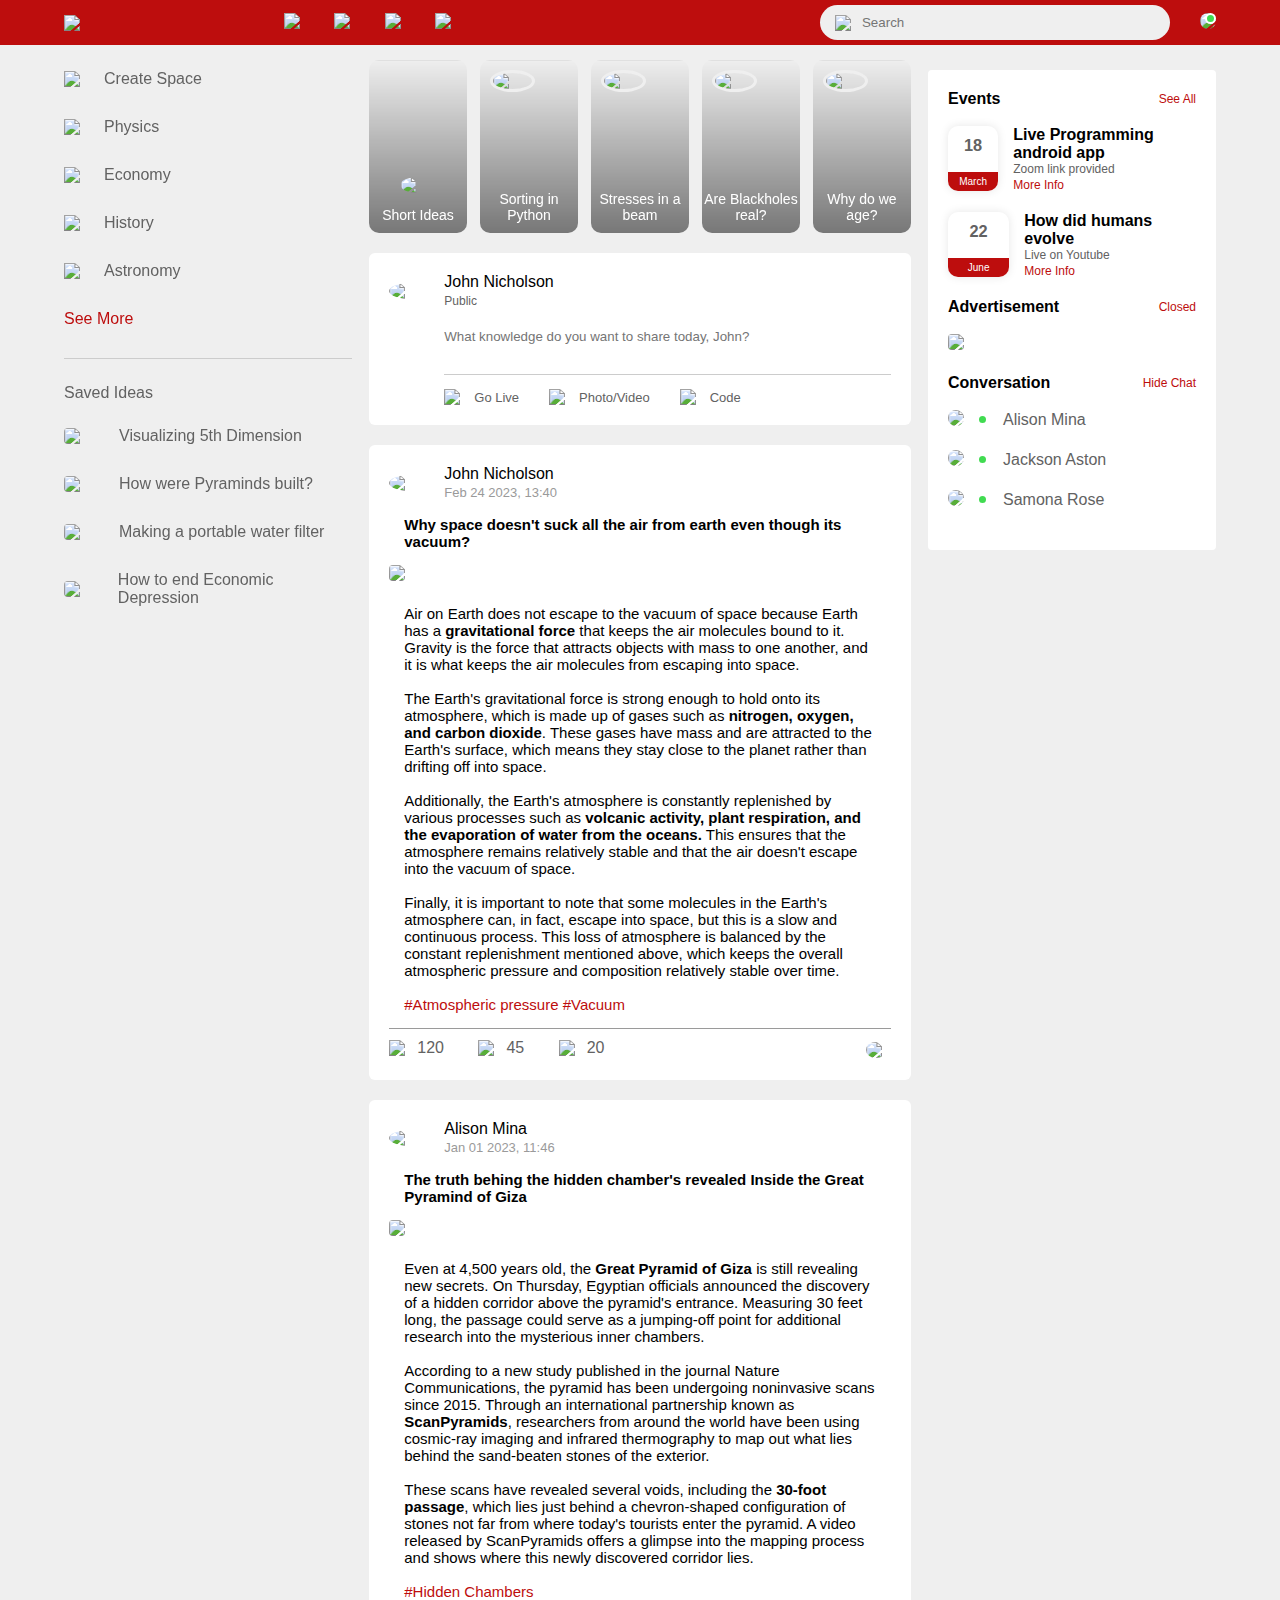
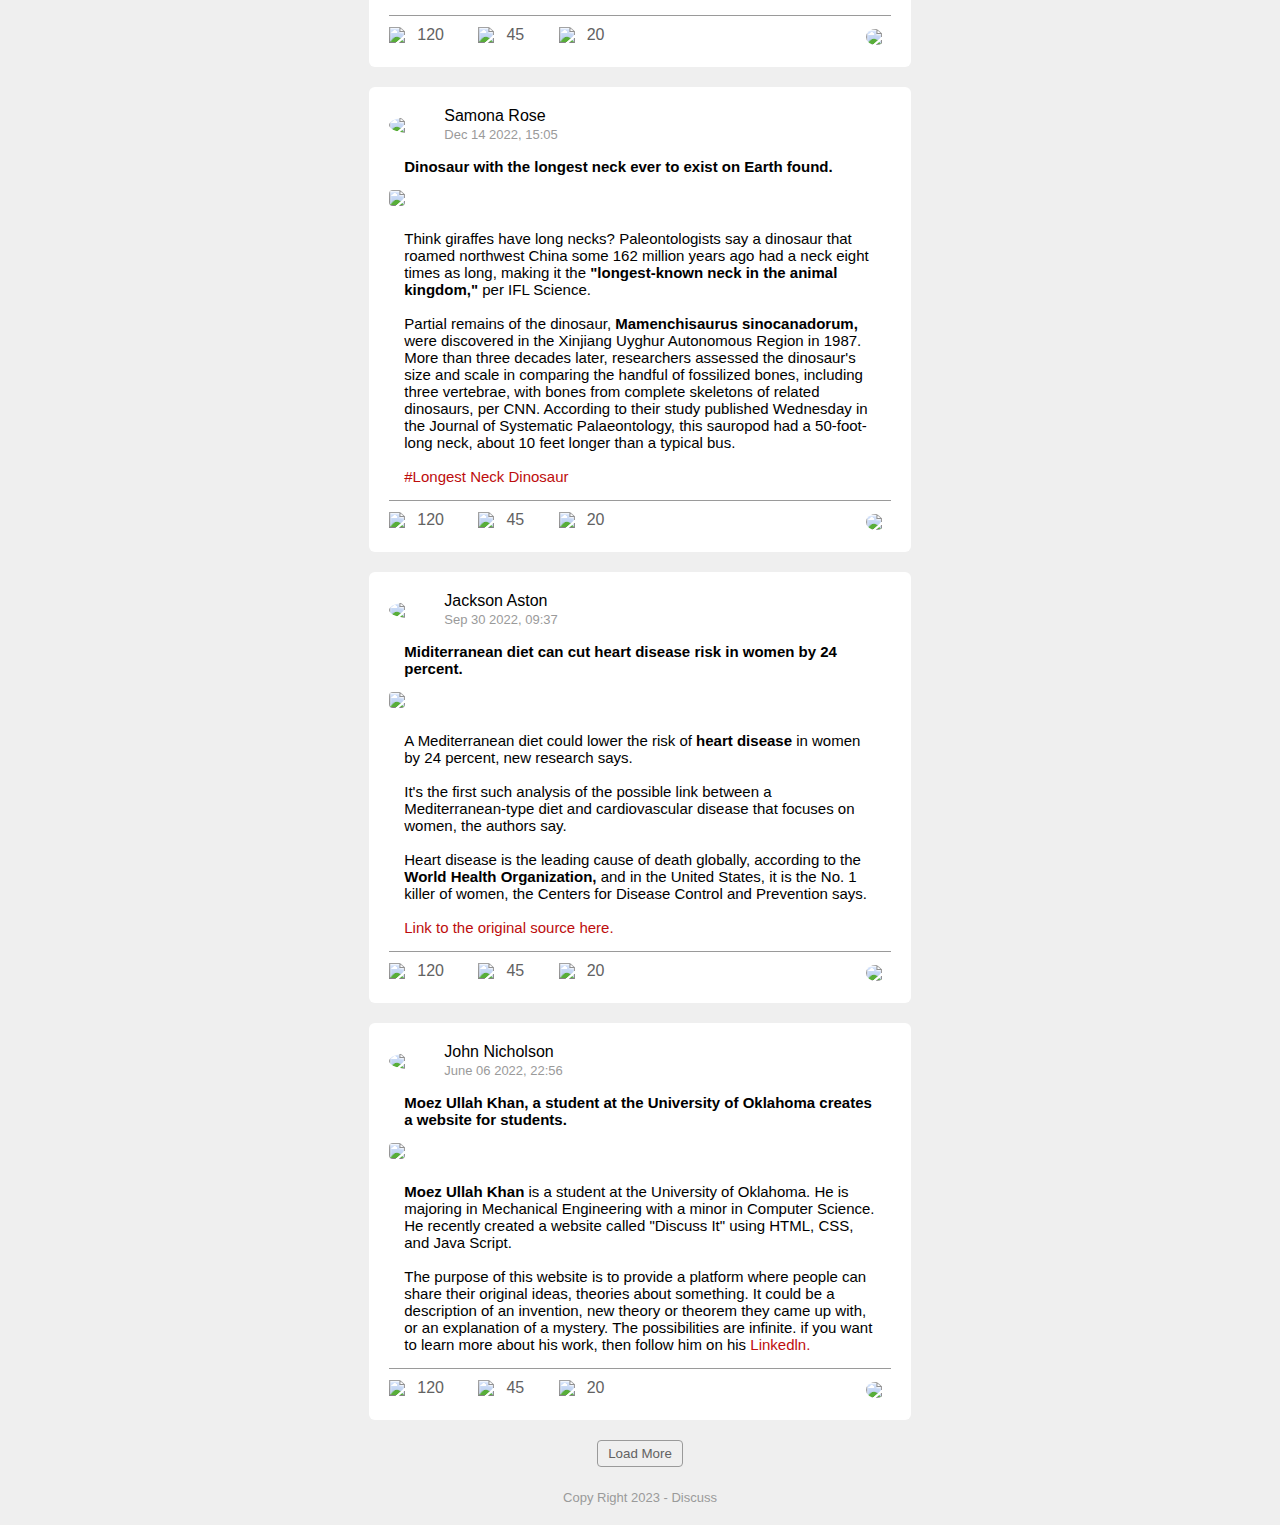
==== index.html @ 109bdf3d "Add files via upload" ====
<!DOCTYPE html>
<html lang="en">
<head>
    <meta charset="UTF-8">
    <meta http-equiv="X-UA-Compatible" content="IE=edge">
    <meta name="viewport" content="width=device-width, initial-scale=1.0">
    <title>Discuss - Home Page</title>
    <link rel="stylesheet" href="style.css">
    <script src="https://kit.fontawesome.com/cd8e8264f0.js" crossorigin="anonymous"></script>
</head>
<body>
    
    <nav>
        <div class="nav-left">
            <img src="images/logo.png" class="logo">
            <ul>
                <li><img src="images/list.png"></li>
                <li><img src="images/edit.png"></li>
                <li><a href="https://outlook.office.com/mail/"><img src="images/inbox.png"></a></li>
                <li><a href="https://www.youtube.com/"><img src="images/video.png"></a></li>
            </ul>
        </div>
        <div class="nav-right">

            <div class="search-box">
                <img src="images/search.png">
                <input type="text" placeholder="Search">
            </div>
            <div class="nav-user-icon online" onclick="settingsMenuToggle()">
                <img src="images/profile-pic.png" >

            </div>

        </div>

        <!--Settings Menu-----------------------   -->
        <div class="settings-menu">

            <div id="dark-btn">
                <span></span>
            </div>

            <div class="settings-menu-inner">

                <div class="user-profile">
                    <a href="profile.html"><img src="images/profile-pic.png"></a>
                    <div>
                        <p class="settings-name">John Nicholson</p>
                        <a href="#">See your profile</a>
                    </div>
                </div>
                <hr>
                <div class="user-profile">
                    <img src="images/feedback.png">
                    <div>
                        <h3>Give Feedback</h3>
                        <a href="#">Help us to improve the new design</a>
                    </div>
                </div>
                <hr>

                <div class="settings-links">
                    <img src="images/setting.png" class="settings-icon">
                    <a href="#">Settings & Privacy<img src="images/arrow.png" width="10px"></a>
                </div>
                <div class="settings-links">
                    <img src="images/help.png" class="settings-icon">
                    <a href="#">Help & Support<img src="images/arrow.png" width="10px"></a>
                </div>
                <div class="settings-links">
                    <img src="images/display.png" class="settings-icon">
                    <a href="#">Display & Accessibility<img src="images/arrow.png" width="10px"></a>
                </div>
                <div class="settings-links">
                    <img src="images/logout.png" class="settings-icon">
                    <a href="#">Logout<img src="images/arrow.png" width="10px"></a>
                </div>



            </div>

        </div>


    </nav>


    <div class="container">
        
        <!--left-sidebar-----------------------   -->
        <div class="left-sidebar">

            <div class="imp-links">
                <a href="#"><img src="images/create.png">Create Space</a>
                <a href="#"><img src="images/physics.jpg"> Physics</a>
                <a href="#"><img src="images/economics.jpg">Economy</a>
                <a href="#"><img src="images/history.jpg">History</a>
                <a href="#"><img src="images/astronomy.jpg">Astronomy</a>
                <a href="#">See More</a>
            </div>

            <div class="shortcut-links">
                <p>Saved Ideas</p>
                <a href="#"><img src="images/dimension.webp">Visualizing 5th Dimension</a>
                <a href="#"><img src="images/pyramids.jpg">How were Pyraminds built?</a>
                <a href="#"><img src="images/filter.png">Making a portable water filter</a>
                <a href="#"><img src="images/depression.jpg">How to end Economic Depression</a>
            </div>

        </div>


         <!--main-content-----------------------   -->
        <div class="main-content">

            <div class="story-gallery">
                <div class="story story1">
                    <img src="images/upload.png">
                    <p>Short Ideas</p>
                </div>
                <div class="story story2">
                    <img src="images/member-1.png">
                    <p>Sorting in Python</p>
                </div>
                <div class="story story3">
                    <img src="images/member-2.png">
                    <p>Stresses in a beam</p>
                </div>
                <div class="story story4">
                    <img src="images/member-3.png">
                    <p>Are Blackholes real?</p>
                </div>
                <div class="story story5">
                    <img src="images/member-4.png">
                    <p>Why do we age?</p>
                </div>
            </div>

            <div class="write-post-container">
                <div class="user-profile">
                    <img src="images/profile-pic.png">
                    <div>
                        <p>John Nicholson</p>
                        <small>Public <i class="fas fa-caret-down"></i></small>
                    </div>
                </div>

                <div class="post-input-container">
                    <textarea rows="3" placeholder="What knowledge do you want to share today, John?"></textarea>
                    <div class="add-post-links">
                        <a href="#"><img src="images/live-video.png"> Go Live</a>
                        <a href="#"><img src="images/photo.png"> Photo/Video</a>
                        <a href="#"><img src="images/code.png"> Code</a>
                    </div>

                </div>
            </div>

            <div class="post-container">
                <div class="post-row">
                    <div class="user-profile">
                        <img src="images/profile-pic.png">
                        <div>
                            <p>John Nicholson</p>
                            <span>Feb 24 2023, 13:40</span>
                        </div>
                    </div>
                    <a href="#"><i class="fas fa-ellipsis-v"></i></a>
                </div>
                
                <p class="post-text">
                <span>
                    Why space doesn't suck all the air from earth even though its vacuum?
                </span>
                </p>

                 <img src="images/feed1.png" class="post-img">
                 <p class="post-text"> Air on Earth does not escape to the vacuum of space because
                     Earth has a <span>gravitational force</span> that keeps the air molecules bound to it. 
                     Gravity is the force that attracts objects with mass to one another, and
                      it is what keeps the air molecules from escaping into space.
                      <br><br>

                    The Earth's gravitational force is strong enough to hold onto
                     its atmosphere, which is made up of gases such as <span>nitrogen, 
                     oxygen, and carbon dioxide</span>. These gases have mass and are 
                     attracted to the Earth's surface, which means they stay close
                      to the planet rather than drifting off into space.
                      <br><br>
                    
                    Additionally, the Earth's atmosphere is constantly replenished
                     by various processes such as <span>volcanic activity, plant respiration,
                      and the evaporation of water from the oceans.</span> This ensures that 
                      the atmosphere remains relatively stable and that the air doesn't
                       escape into the vacuum of space.
                       <br><br>
                    
                    Finally, it is important to note that some molecules in the Earth's
                     atmosphere can, in fact, escape into space, but this is a slow and
                      continuous process. This loss of atmosphere is balanced by the 
                      constant replenishment mentioned above, which keeps the overall
                       atmospheric pressure and composition relatively stable over time.
                       <br><br>
                    
                    <a href="https://www.spacecentre.nz/resources/faq/solar-system/earth/atmosphere-escape.html">#Atmospheric pressure</a>
                     <a href="https://www.spacecentre.nz/resources/faq/solar-system/earth/atmosphere-escape.html"> #Vacuum</a>  </p>
                 <hr>

                 <div class="post-row">
                    <div class="activity-icons">
                        <div><img src="images/like-red.png"> 120</div>
                        <div><img src="images/comments.png"> 45</div>
                        <div><img src="images/share.png"> 20</div>
                    </div>
                    <div class="post-profile-icon">
                        <img src="images/profile-pic.png"><i class="fas fa-caret-down"></i>
                    </div>

                 </div>
            </div>


            <div class="post-container">
                <div class="post-row">
                    <div class="user-profile">
                        <img src="images/member-1.png">
                        <div>
                            <p>Alison Mina</p>
                            <span>Jan 01 2023, 11:46</span>
                        </div>
                    </div>
                    <a href="#"><i class="fas fa-ellipsis-v"></i></a>
                </div>
                
                <p class="post-text"><span>The truth behing the hidden chamber's revealed Inside the Great Pyramind of Giza</span></p>
                 <img src="images/feed2.jpg" class="post-img">
                <p class="post-text">
                    Even at 4,500 years old, the <span>Great Pyramid of Giza</span> is still revealing new secrets.
                    On Thursday, Egyptian officials announced the discovery of a hidden corridor above
                     the pyramid's entrance. Measuring 30 feet long, the passage could serve as a 
                     jumping-off point for additional research into the mysterious inner chambers.
                     <br><br>
                    
                    According to a new study published in the journal Nature Communications, the pyramid
                     has been undergoing noninvasive scans since 2015. Through an international partnership
                      known as <span>ScanPyramids</span>, researchers from around the world have been using cosmic-ray 
                      imaging and infrared thermography to map out what lies behind the sand-beaten stones
                       of the exterior.
                       <br><br>
                    
                    These scans have revealed several voids, including the <span>30-foot passage</span>, which lies just 
                    behind a chevron-shaped configuration of stones not far from where today's tourists enter
                     the pyramid. A video released by ScanPyramids offers a glimpse into the mapping process 
                     and shows where this newly discovered corridor lies.
                     <br><br>
                     <a href="https://www.smithsonianmag.com/smart-news/hidden-chamber-pyramid-giza-180981745/">#Hidden Chambers</a>
                </p>
                    <hr>
                 <div class="post-row">
                    <div class="activity-icons">
                        <div><img src="images/like.png"> 120</div>
                        <div><img src="images/comments.png"> 45</div>
                        <div><img src="images/share.png"> 20</div>
                    </div>
                    <div class="post-profile-icon">
                        <img src="images/profile-pic.png"><i class="fas fa-caret-down"></i>
                    </div>

                 </div>
            </div>


            <div class="post-container">
                <div class="post-row">
                    <div class="user-profile">
                        <img src="images/member-3.png">
                        <div>
                            <p>Samona Rose</p>
                            <span>Dec 14 2022, 15:05</span>
                        </div>
                    </div>
                    <a href="#"><i class="fas fa-ellipsis-v"></i></a>
                </div>
                
                <p class="post-text"> <span>Dinosaur with the longest neck ever to exist on Earth found.</span></p>
                 <img src="images/feed3.png" class="post-img">
                 <p class="post-text">
                    Think giraffes have long necks? Paleontologists say a dinosaur that
                     roamed northwest China some 162 million years ago had a neck eight
                      times as long, making it the <span>"longest-known neck in the animal
                       kingdom,"</span> per IFL Science. 
                       <br><br>
                       Partial remains of the dinosaur,
                       <span>Mamenchisaurus sinocanadorum,</span> were discovered in the Xinjiang
                         Uyghur Autonomous Region in 1987. More than three decades 
                         later, researchers assessed the dinosaur's size and scale 
                         in comparing the handful of fossilized bones, including 
                         three vertebrae, with bones from complete skeletons of 
                         related dinosaurs, per CNN. According to their study published
                          Wednesday in the Journal of Systematic Palaeontology, this 
                          sauropod had a 50-foot-long neck, about 10 feet longer than 
                          a typical bus.
                          <br><br>
                          <a href="https://www.newser.com/story/332791/dino-claims-longest-neck-known-to-man.html">#Longest Neck Dinosaur</a>
                 </p>
                    <hr>
                 <div class="post-row">
                    <div class="activity-icons">
                        <div><img src="images/like.png"> 120</div>
                        <div><img src="images/comments.png"> 45</div>
                        <div><img src="images/share.png"> 20</div>
                    </div>
                    <div class="post-profile-icon">
                        <img src="images/profile-pic.png"><i class="fas fa-caret-down"></i>
                    </div>

                 </div>
            </div>

            <div class="post-container">
                <div class="post-row">
                    <div class="user-profile">
                        <img src="images/member-2.png">
                        <div>
                            <p>Jackson Aston</p>
                            <span>Sep 30 2022, 09:37</span>
                        </div>
                    </div>
                    <a href="#"><i class="fas fa-ellipsis-v"></i></a>
                </div>
                
                <p class="post-text"><span>Miditerranean diet can cut heart disease risk in women
                    by 24 percent.</span></p>
                 <img src="images/feed4.png" class="post-img">
                 <p class="post-text">
                    A Mediterranean diet could lower the risk of <span>heart disease</span> in women
                     by 24 percent, new research says.
                     <br><br>
                     
                     It's the first such analysis of the possible link between a 
                     Mediterranean-type diet and cardiovascular disease that focuses
                      on women, the authors say.
                      <br><br>
                      
                      Heart disease is the leading cause of death globally, according 
                      to the <span>World Health Organization,</span> and in the United States, it 
                      is the No. 1 killer of women, the Centers for Disease Control and
                       Prevention says.
                       <br><br>

                       <a href="https://www.washingtonpost.com/wellness/2023/03/15/mediterranean-diet
                       -heart-disease-women-study/">Link to the original source here.</a>
                 </p>
                    <hr>
                 <div class="post-row">
                    <div class="activity-icons">
                        <div><img src="images/like.png"> 120</div>
                        <div><img src="images/comments.png"> 45</div>
                        <div><img src="images/share.png"> 20</div>
                    </div>
                    <div class="post-profile-icon">
                        <img src="images/profile-pic.png"><i class="fas fa-caret-down"></i>
                    </div>

                 </div>
            </div>


            <div class="post-container">
                <div class="post-row">
                    <div class="user-profile">
                        <img src="images/profile-pic.png">
                        <div>
                            <p>John Nicholson</p>
                            <span>June 06 2022, 22:56</span>
                        </div>
                    </div>
                    <a href="#"><i class="fas fa-ellipsis-v"></i></a>
                </div>
                
                <p class="post-text"><span>Moez Ullah Khan, a student at the University
                    of Oklahoma creates a website for students.
                </span></p>
                 <img src="images/feed5.png" class="post-img">
                 <p class="post-text">
                    <span>Moez Ullah Khan</span> is a student at the University of Oklahoma. He is majoring
                    in Mechanical Engineering with a minor in Computer Science. He recently
                    created a website called "Discuss It" using HTML, CSS, and Java Script.
                    <br><br>
                    The purpose of this website is to provide a platform where people
                    can share their original ideas, theories about something. It could be
                    a description of an invention, new theory or theorem they came up with, 
                    or an explanation of a mystery. The possibilities are infinite.

                    if you want to learn more about his work, then follow him on his <a href="https://www.linkedin.com/in/moezullahkhan/">Linkedln.</a>
                 </p>
                    <hr>
                 <div class="post-row">
                    <div class="activity-icons">
                        <div><img src="images/like.png"> 120</div>
                        <div><img src="images/comments.png"> 45</div>
                        <div><img src="images/share.png"> 20</div>
                    </div>
                    <div class="post-profile-icon">
                        <img src="images/profile-pic.png"><i class="fas fa-caret-down"></i>
                    </div>

                 </div>
            </div>

            <button type="button" class="load-more-btn">Load More</button>



        </div>


         <!--right-sidebar-----------------------   -->
        <div class="right-sidebar">

            <div class="sidebar-title">
                <h4>Events</h4>
                <a href="#">See All</a>
            </div>

            <div class="event">
                <div class="left-event">
                    <h3>18</h3>
                    <span>March</span>
                </div>
                <div class="right-event">
                    <h4>Live Programming android app</h4>
                    <p><i class="fa-solid fa-location-dot"></i> Zoom link provided</p>
                    <a href="#">More Info</a>
                </div>
            </div>

            <div class="event">
                <div class="left-event">
                    <h3>22</h3>
                    <span>June</span>
                </div>
                <div class="right-event">
                    <h4>How did humans evolve</h4>
                    <p> <i class="fa-solid fa-location-dot"></i> Live on Youtube</p>
                    <a href="#">More Info</a>
                </div>
            </div>

            <div class="sidebar-title">
                <h4>Advertisement</h4>
                <a href="#">Closed</a>
            </div>
            <img src="images/advertisement.png" class="sidebar-ads">

            <div class="sidebar-title">
                <h4>Conversation</h4>
                <a href="#">Hide Chat</a>
            </div>

            <div class="online-list">
                <div class="online">
                    <img src="images/member-1.png">
                </div>
                <p>Alison Mina</p>
            </div>
            <div class="online-list">
                <div class="online">
                    <img src="images/member-2.png">
                </div>
                <p>Jackson Aston</p>
            </div>
            <div class="online-list">
                <div class="online">
                    <img src="images/member-3.png">
                </div>
                <p>Samona Rose
            </div>

        </div>  
    </div>

    <div class="footer">
        <p>Copy Right 2023 - Discuss </p>
    </div>

    <script src="script.js"></script>

</body>
</html>
---- style.css ----
*{
    margin: 0;
    padding: 0;
    font-family: 'poppins', sans-serif;
    box-sizing: border-box;
}

:root{
    --body-color: #efefef;
    --nav-color:#bd0d0d;
    --bg-color:#fff;
    --text-color: black;
    --event-color:white;
}
.dark-theme{
    --body-color: black;
    --nav-color:#313335;
    --bg-color:#313335;
    --text-color: white;
    --event-color:black;
}

body {
    background: var(--body-color);
    transition: background 0.3s;
}
nav{
    display: flex;
    align-items: center;
    justify-content: space-between;
    background: var(--nav-color);
    padding: 5px 5%;
    position: sticky;
    top: 0;
    z-index: 100;
    border-bottom: solid 2px var(--body-color);

}
.logo{
    width: 160px;
    margin-right: 45px;
    cursor: pointer;
}
.nav-left, .nav-right{
    display: flex;
    align-items: center;
}
.nav-left ul li{
    list-style: none;
    display: inline-block;

}
.nav-left ul li img{
    width: 28px;
    margin: 0 15px; 
}
.nav-user-icon img{
    width: 40px;
    border-radius: 50%;
}
.nav-user-icon{
    margin-left: 30px;
}
.search-box{
    background: #efefef;
    width: 350px;
    border-radius: 20px;
    display: flex;
    align-items: center;
    padding: 0 15px;
}
.search-box img{
    width: 18px;  
}
.search-box input{
    width: 100%;
    background: transparent;
    padding: 10px;
    outline: none;
    border: 0;
}
.online{
    position: relative;
    cursor: pointer;
}
.online::after{
    content: '';
    width: 7px;
    height: 7px;
    border: 2px solid #fff;
    border-radius: 50%;
    background: #41db51;
    position: absolute;
    top: 0;
    right: 0;
}
.container{
    display: flex;
    justify-content: space-between;
    padding: 13px 5%;
}
.left-sidebar{
    flex-basis: 25%;
    position: sticky;
    top: 70px;
    align-self: flex-start;
}
.right-sidebar{
    flex-basis: 25%;
    position: sticky;
    top: 70px;
    align-self: flex-start;
    background: var(--bg-color);
    padding: 20px;
    border-radius: 4px;
    color: #626262;
}
.main-content{
    flex-basis: 47%;

}
.imp-links a, .shortcut-links a{
    text-decoration: none;
    display: flex;
    align-items: center;
    margin-bottom: 30px;
    color: #626262;
    width: fit-content;
}
.imp-links a img{
    width: 25px;
    margin-right: 15px;
}
.imp-links a:last-child{
    color: #bd0d0d;
}
.imp-links{
    border-bottom:1px solid #ccc ;
}
.shortcut-links a img{
    width: 40px;
    border-radius: 4px;
    margin-right: 15px;
}
.shortcut-links p{
    margin: 25px 0;
    color: #626262;
    font-weight: 500;
}
.sidebar-title{
    display: flex;
    align-items: center;
    justify-content: space-between;
    margin-bottom: 18px;
}
.right-sidebar h4{
    font-weight: 600;
    font-size: 16px;
    color: var(--text-color);
}
.sidebar-title a{
    text-decoration: none;
    color: #bd0d0d;
    font-size: 12px;
}
.event{
    display: flex;
    font-size: 14px;
    margin-bottom: 20px;
}
.left-event{
    border-radius: 10px;
    height: 65px;
    width: 65px;
    background-color: var(--event-color);
    margin-right: 15px;
    padding-top: 10px;
    text-align: center;
    position: relative;
    overflow: hidden;
    box-shadow: 0 0  10px rgba(0, 0, 0, 0.1);
}
.event p{
    font-size: 12px;
}
.event a{
    font-size: 12px;
    text-decoration: none;
    color: #bd0d0d;
}
.left-event span{
    position: absolute;
    bottom: 0;
    left: 0;
    width: 100%;
    background: #bd0d0d;
    color: #fff;
    font-size: 10px;
    padding: 4px 0;
}
.sidebar-ads{
    width: 100%;
    margin-bottom: 20px;
    border-radius: 4px;
}
.online-list{
    display: flex;
    align-items: center;
    margin-bottom: 20px;
}
.online-list .online img{
    width: 40px;
    border-radius: 50%;
}
.online-list .online{
    width: 40px;
    border-radius: 50%;
    margin-right: 15px;  
}
.online-list .online::after{
    top: unset;
    bottom: 5px;
}

.story-gallery{
    display: flex;
    justify-content: space-between;
    margin-bottom: 20px;
}
.story{
    flex-basis: 18%;
    padding-top: 32%;
    position: relative;
    background-position: center;
    background-size: cover;
    border-radius: 10px;
}
.story img{
    position: absolute;
    width: 45px;
    border-radius: 50%;
    top: 10px;
    left: 10px;
    border: 3px solid var(--body-color);
}
.story p{
    position: absolute;
    bottom: 10px;
    width: 100%;
    text-align: center;
    color: #fff;
    font-size: 14px;
}
.story1{
    background-image: linear-gradient(transparent, rgba(0,0,0,0.5)), url(images/status-1.jpg);
}
.story2{
    background-image: linear-gradient(transparent, rgba(0,0,0,0.5)), url(images/status-2.jpg);
}
.story3{
    background-image: linear-gradient(transparent, rgba(0,0,0,0.5)), url(images/status-3.png);
}
.story4{
    background-image: linear-gradient(transparent, rgba(0,0,0,0.5)), url(images/status-4.jpg);
}
.story5{
    background-image: linear-gradient(transparent, rgba(0,0,0,0.5)), url(images/status-5.jpg);
}
.story.story1 img{
    top: unset;
    left: 50%;
    bottom: 40px;
    transform: translate(-50%);
    border: 0;
    width: 35px;
}
.write-post-container{
    width: 100%;
    background: var(--bg-color);
    border-radius: 6px;
    padding: 20px;
    color: #626262;
}
.user-profile{
    display: flex;
    align-items: center;
}
.user-profile img{
    width: 45px;
    border-radius: 50%;
    margin-right: 10px;
}
.user-profile p{
    margin-bottom: 0px;
    font-weight: 500;
    color: var(--text-color);
}
.user-profile small{
    font-size: 12px;
}
.post-input-container{
    padding-left: 55px;
    padding-top: 20px; 
}
.post-input-container textarea{
    width: 100%;
    border: 0;
    outline: 0;
    border-bottom: 1px solid #ccc;
    background: transparent;
    resize: none;
}
.add-post-links{
    display: flex;
    margin-top: 10px;
}
.add-post-links a{
    text-decoration: none;
    display: flex;
    align-items: center;
    color: #626262;
    margin-right: 30px;
    font-size: 13px;
}
.add-post-links img{
    width: 20px;
    margin-right: 10px;
}
.post-container{
    width: 100%;
    background: var(--bg-color);
    border-radius: 6px;
    padding: 20px;
    color: #626262;
    margin: 20px 0;
}
.post-container hr{
    margin-bottom: 10px;
    border: 0;
    height: 1px;
    background: #9a9a9a;
}
.user-profile span{
    font-size: 13px;
    color: #9a9a9a;
}
.post-text{
    color: var(--text-color);
    margin: 15px;
    font-size: 15px;
}
.post-text span{
    color: var(--text-color);
    font-weight: bold;
}
.post-text a{
    color: #bd0d0d;
    text-decoration: none;
}
.post-img{
    width: 100%;
    border-radius: 4px;
    margin-bottom: 5px;
}
.post-row{
    display: flex;
    align-items: center;
    justify-content: space-between;
}
.post-row p{
    color: var(--text-color);
}
.activity-icons div img{
    width: 18px;
    margin-right: 10px;
}
.activity-icons div{
    display: inline-flex;
    align-items: center;
    margin-right: 30px;
}
.post-profile-icon{
    display: flex;
    align-items: center;
}
.post-profile-icon img{
    width: 20px;
    border-radius: 50%;
    margin-right: 5px;
}
.post-row a{
    color: #9a9a9a;
}
.load-more-btn{
    display: block;
    margin: auto;
    cursor: pointer;
    padding: 5px 10px;
    border: 1px solid #9a9a9a;
    color: #626262;
    background: transparent;
    border-radius: 4px;
}
.footer{
    text-align: center;
    color: #9a9a9a;
    padding: 10px 0 20px;
    font-size: 13px;

}
.settings-menu{
    position: absolute;
    width: 90%;
    max-width: 350px;
    background: var(--bg-color);
    box-shadow: 0 0 10px rgba(0, 0, 0, 0.4);
    border-radius: 4px;
    overflow: hidden;
    top: 108%;
    right: 5%;
    max-height: 0 ;
    transition: max-height 0.3s;
}
.settings-menu-height{
    max-height: 450px ;
}
.user-profile a{
    font-size: 12px;
    color: #bd0d0d;
    text-decoration: none;
}
.user-profile img{
    cursor: pointer;
}
.settings-menu-inner{
    padding: 20px;
}
.settings-name{
    color: var(--text-color);
}
.user-profile h3{
    font-weight: 400;
    color: #626262;
}
.settings-menu hr{
    border: 0;
    height: 1px;
    background: #9a9a9a;
    margin: 15px 0;
}
.settings-links{
    display: flex;
    align-items: center;
    margin: 15px 0;
}
.settings-links .settings-icon{
    width: 38px;
    margin-right: 10px;
    border-radius: 50%;
}
.settings-links a{
    display: flex;
    flex: 1;
    align-items: center;
    justify-content: space-between;
    text-decoration: none;
    color: #626262;
}
#dark-btn{
    position: absolute;
    top: 20px;
    right: 20px;
    background: #ccc;
    width: 45px;
    border-radius: 15px;
    padding: 2px 3px;
    cursor: pointer;
    display: flex;
    transition: padding-left 0.5s, background 0.5s;
}
#dark-btn span{
    width: 18px;
    height: 18px;
    background: #fff;
    border-radius: 50%;
    display: inline-block;
}
#dark-btn.dark-btn-on{
    padding-left: 23px;
    background: #0a0a0a;

}

/* ----------profile page ------- */
.profile-container{
    padding: 20px 15%;
    color: #626262;
}
.cover-img{
    width: 100%;
    border-radius: 6px;
    margin-bottom: 14px;
}
.profile-details{
    background: var(--bg-color);
    padding: 20px;
    border-radius: 4px;
    display: flex;
    align-items: flex-start;
    justify-content: space-between;
}
.pd-row{
    display: flex;
    align-items: flex-start;
}
.pd-image{
    width: 100px;
    margin-right: 20px;
    border-radius: 6px;
}
.pd-row div h3{
    font-size: 25px;
    font-weight: 600;
    color: var(--text-color);
}
.pd-row div p{
    font-size: 13px;
}
.pd-row div img{
    width: 25px;
    border-radius: 50%;
    margin-top: 12px;
}
.pd-right button{
    background: #bd0d0d;
    border: 0;
    outline: 0;
    padding: 6px 10px;
    display: inline-flex;
    align-items: center;
    color: #fff;
    border-radius: 3px;
    margin-left: 10px;
    cursor: pointer;
}
.pd-right button img{
    height: 15px;
    margin-right: 10px;
}
.pd-right button:first-child{
    background: #e4e6eb;
    color: #000;
}
.pd-right{
    text-align: right;
}
.pd-right a{
    background: #e4e6eb;
    border-radius: 3px;
    padding: 12px;
    display: inline-flex;
    margin-top: 30px;
}
.pd-right a img{
    width: 20px;
}
.profile-info{
    display: flex;
    align-self: flex-start;
    justify-content: space-between;
    margin-top: 20px;
}
.info-col{
    flex-basis: 33%;
}
.post-col{
    flex-basis: 65%;
}
.profile-intro{
    background: var(--bg-color);
    padding: 20px;
    margin-bottom: 20px;
    border-radius: 4px;
}
.profile-intro h3{
    font-weight: 600;
    color: var(--text-color);
}
.intro-text{
    text-align: center;
    margin: 10px 0;
    font-size: 15px;
    color: var(--text-color);
}
.intro-text img{
    width: 15px;
    margin-bottom: -3px;
}
.profile-intro hr{
    border: 0;
    height: 1px;
    background: #ccc;
    margin: 24px 0;
}
.profile-intro ul li{
    list-style: none;
    font-size: 15px;
    margin: 15px 0;
    display: flex;
    align-items: center;
}
.profile-intro ul li img{
    width: 26px;
    margin-right: 10px;
}
.title-box{
    display: flex;
    align-items: center;
    justify-content: space-between;
}
.title-box a{
    text-decoration: none;
    color: #bd0d0d;
    font-size: 14px;
}
.photo-box{
    display: grid;
    grid-template-columns: repeat(3, auto);
    grid-gap: 10px;
    margin-left: 15px;
}
.photo-box div img{
    width: 100%;
    cursor: pointer;
}
.profile-intro p{
    font-size: 14px;
    padding-bottom: 4px;
}
.friends-box{
    display: grid;
    grid-template-columns: repeat(3, auto);
    grid-gap: 10px;
    margin-left: 15px;
}
.friends-box div img{
    width: 100%;
    cursor: pointer;
    padding-bottom: 20px;
}
.friends-box div{
    position: relative;
}
.friends-box p{
    position: absolute;
    bottom: 0;
    left: 0;
}
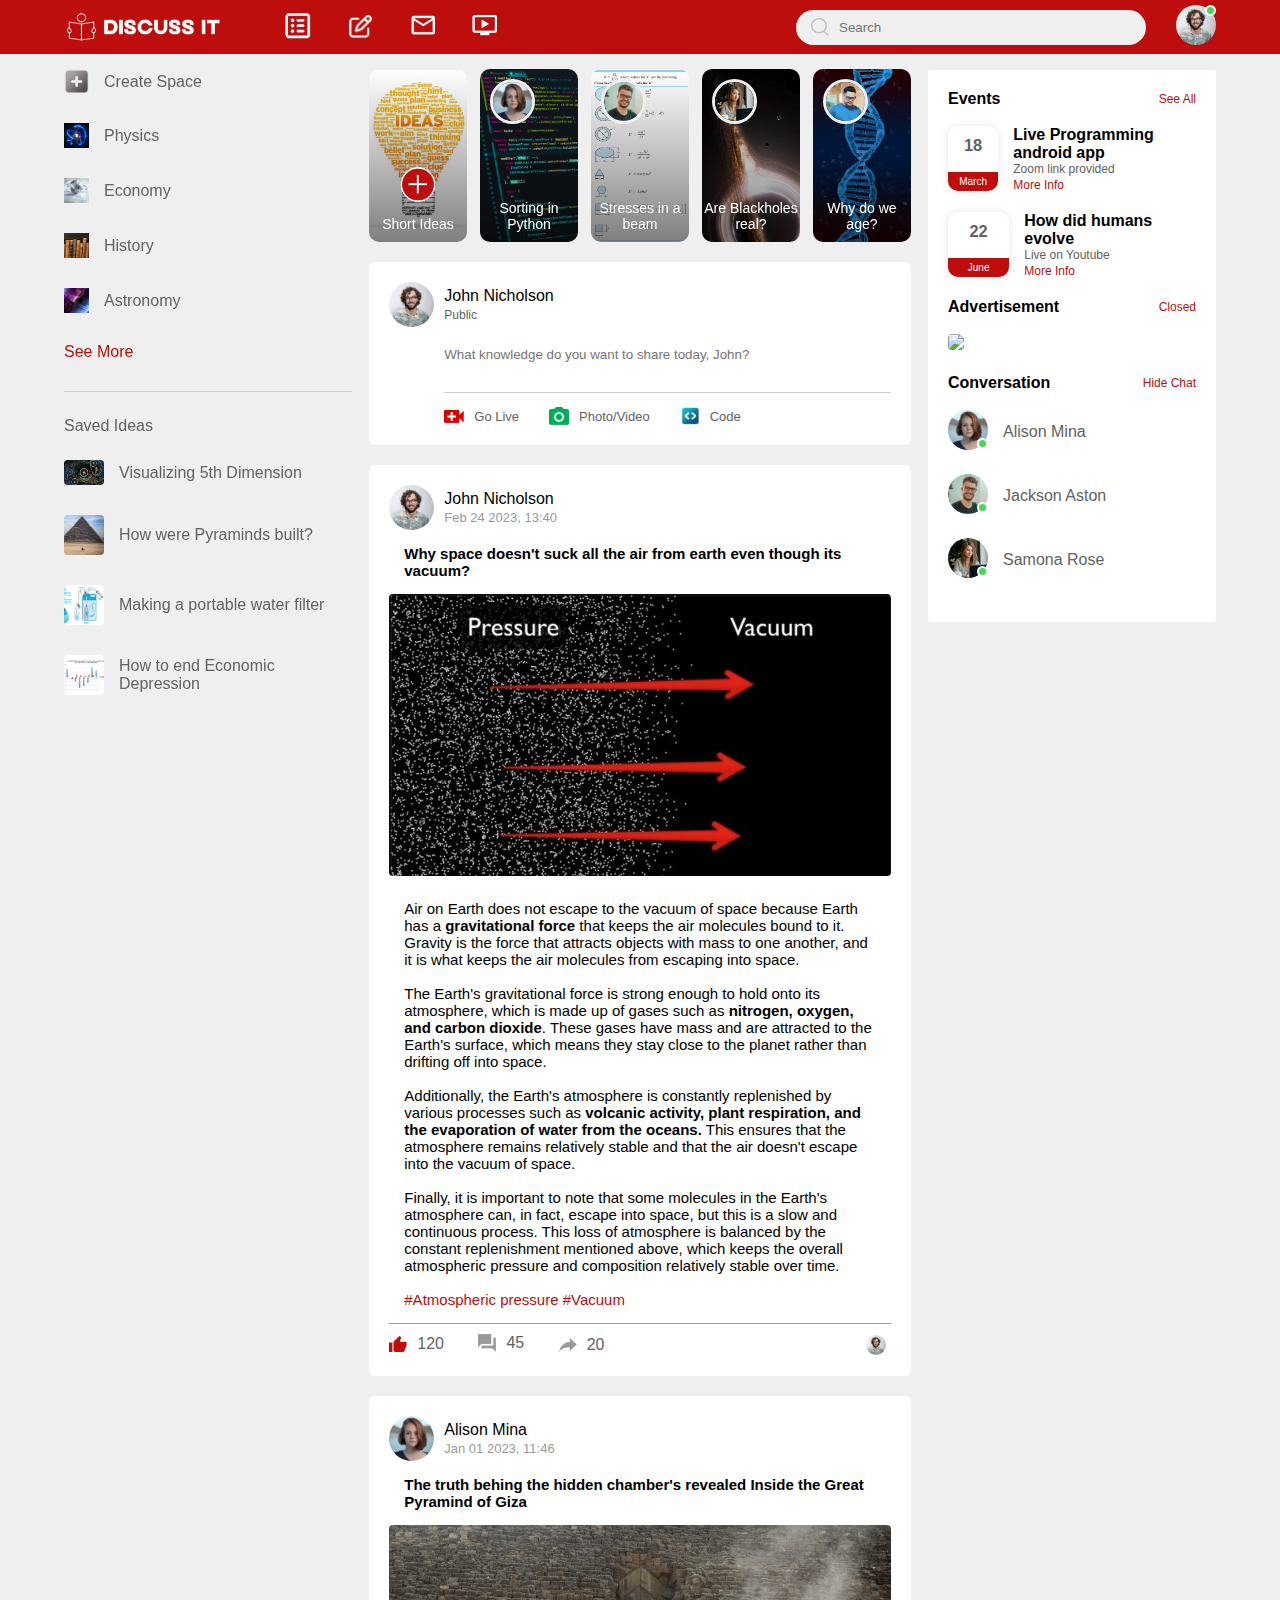
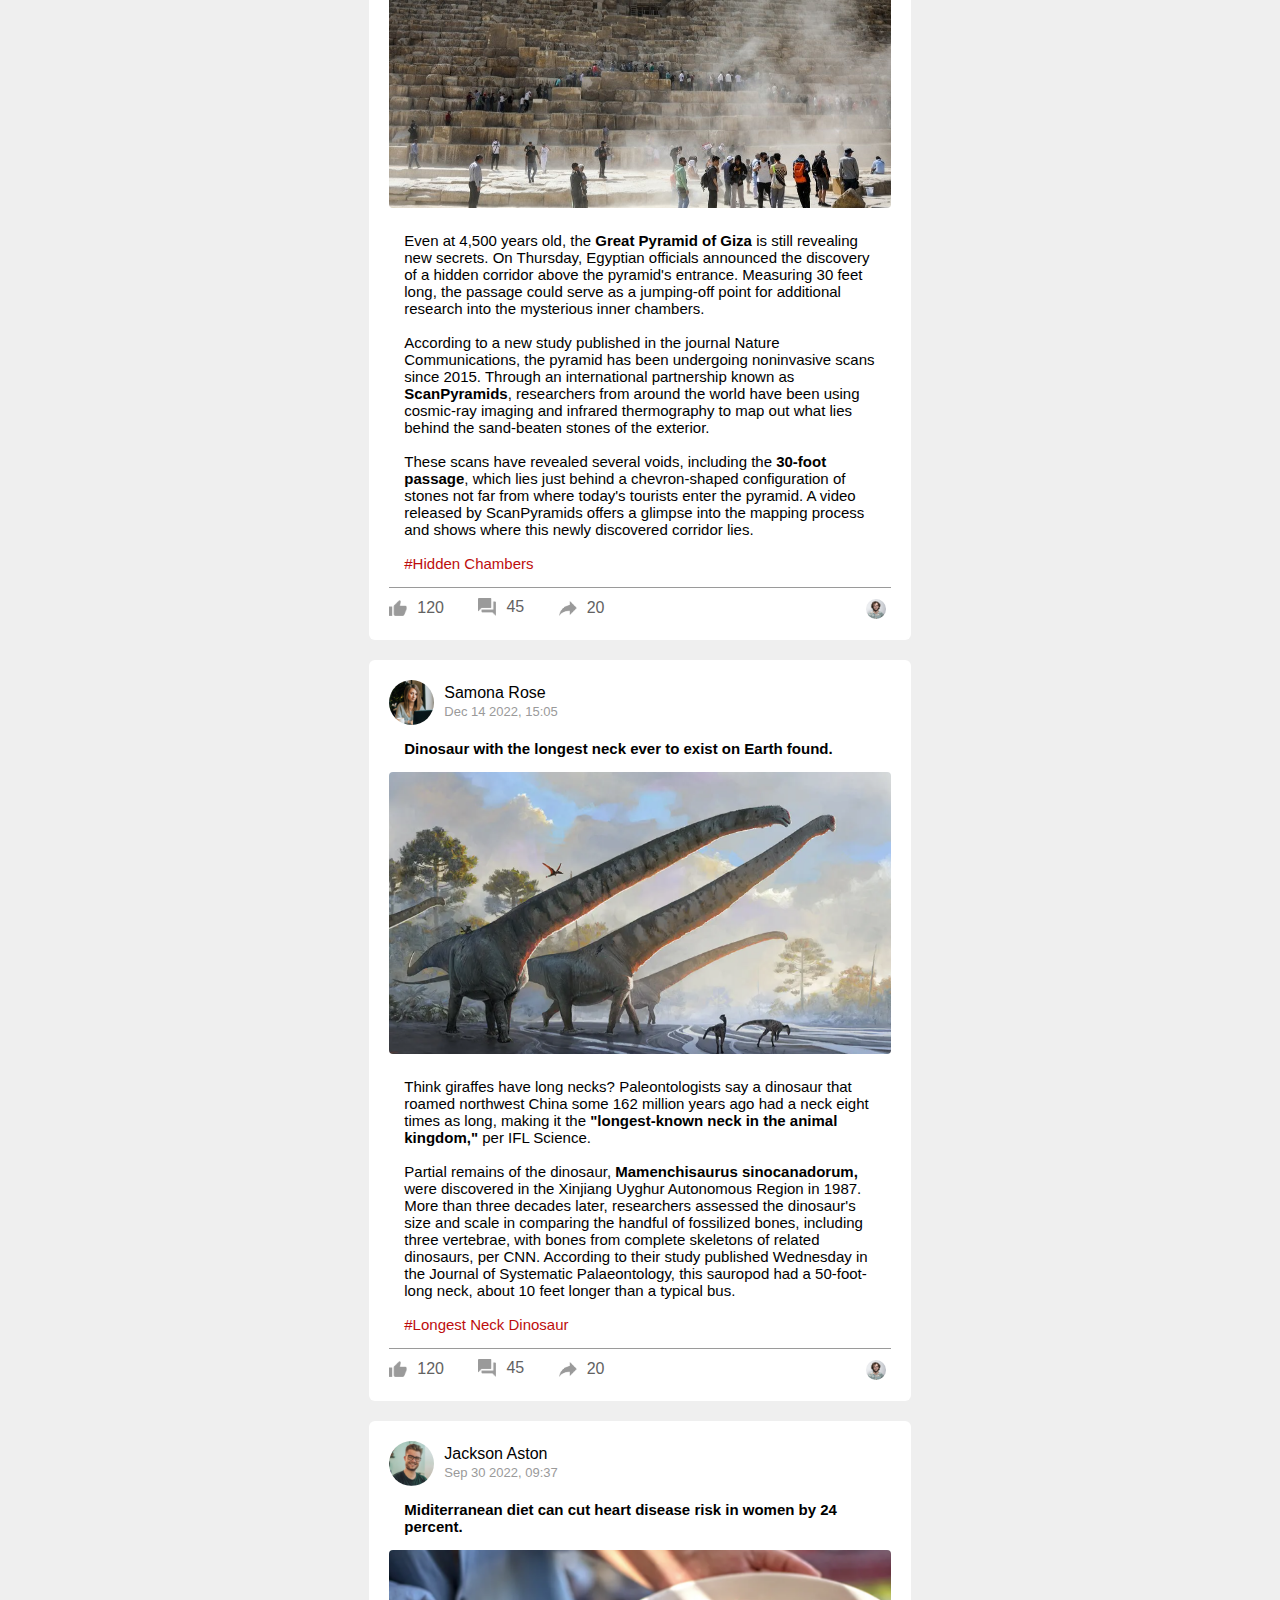
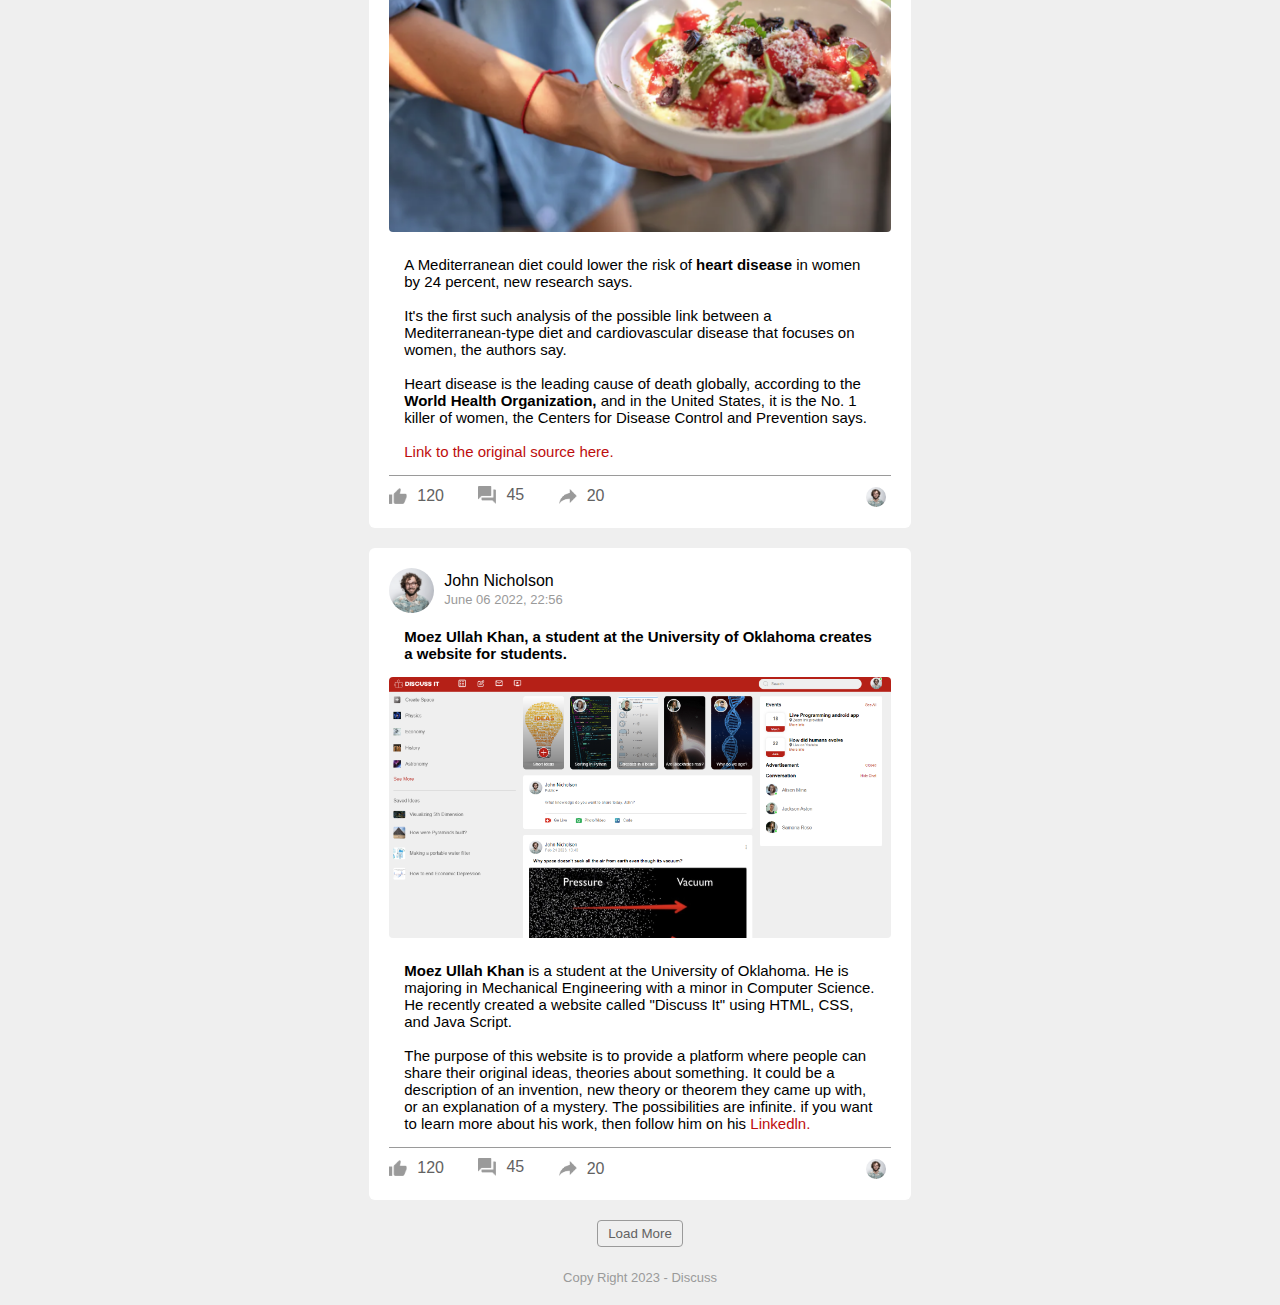
==== commit 965890cb: "Made responsive" ====
--- a/index.html
+++ b/index.html
@@ -115,23 +115,23 @@
         <div class="main-content">
 
             <div class="story-gallery">
-                <div class="story story1">
+                <div onmouseenter="scale1()" onmouseleave="shrink1()" id="storyy1" class="story story1">
                     <img src="images/upload.png">
                     <p>Short Ideas</p>
                 </div>
-                <div class="story story2">
+                <div onmouseenter="scale2()" onmouseleave="shrink2()" id="storyy2" class="story story2">
                     <img src="images/member-1.png">
                     <p>Sorting in Python</p>
                 </div>
-                <div class="story story3">
+                <div onmouseenter="scale3()" onmouseleave="shrink3()" id="storyy3" class="story story3">
                     <img src="images/member-2.png">
                     <p>Stresses in a beam</p>
                 </div>
-                <div class="story story4">
+                <div onmouseenter="scale4()" onmouseleave="shrink4()" id="storyy4" class="story story4">
                     <img src="images/member-3.png">
                     <p>Are Blackholes real?</p>
                 </div>
-                <div class="story story5">
+                <div onmouseenter="scale5()" onmouseleave="shrink5()" id="storyy5" class="story story5">
                     <img src="images/member-4.png">
                     <p>Why do we age?</p>
                 </div>
@@ -209,7 +209,7 @@
 
                  <div class="post-row">
                     <div class="activity-icons">
-                        <div><img src="images/like-red.png"> 120</div>
+                        <div><img id="like_unlike1" src="images/like-red.png" onclick="changeIcon()"> 120</div>
                         <div><img src="images/comments.png"> 45</div>
                         <div><img src="images/share.png"> 20</div>
                     </div>
@@ -259,7 +259,7 @@
                     <hr>
                  <div class="post-row">
                     <div class="activity-icons">
-                        <div><img src="images/like.png"> 120</div>
+                        <div><img id="like_unlike2" onclick="changeIcon2()" src="images/like.png"> 120</div>
                         <div><img src="images/comments.png"> 45</div>
                         <div><img src="images/share.png"> 20</div>
                     </div>
@@ -307,7 +307,7 @@
                     <hr>
                  <div class="post-row">
                     <div class="activity-icons">
-                        <div><img src="images/like.png"> 120</div>
+                        <div><img id="like_unlike3" onclick="changeIcon3()" src="images/like.png"> 120</div>
                         <div><img src="images/comments.png"> 45</div>
                         <div><img src="images/share.png"> 20</div>
                     </div>
@@ -355,7 +355,7 @@
                     <hr>
                  <div class="post-row">
                     <div class="activity-icons">
-                        <div><img src="images/like.png"> 120</div>
+                        <div><img id="like_unlike4" onclick="changeIcon4()" src="images/like.png"> 120</div>
                         <div><img src="images/comments.png"> 45</div>
                         <div><img src="images/share.png"> 20</div>
                     </div>
@@ -398,7 +398,7 @@
                     <hr>
                  <div class="post-row">
                     <div class="activity-icons">
-                        <div><img src="images/like.png"> 120</div>
+                        <div><img id="like_unlike5" onclick="changeIcon5()" src="images/like.png"> 120</div>
                         <div><img src="images/comments.png"> 45</div>
                         <div><img src="images/share.png"> 20</div>
                     </div>
--- a/style.css
+++ b/style.css
@@ -252,18 +252,30 @@
     font-size: 14px;
 }
 .story1{
+    transition: 0.3s ease;
     background-image: linear-gradient(transparent, rgba(0,0,0,0.5)), url(images/status-1.jpg);
 }
+/*
+.story1:hover{ 
+    margin-top: 55px;
+    margin-left: -90px;
+    transform: scale(1.6); 
+}
+*/
 .story2{
+    transition: 0.3s ease;
     background-image: linear-gradient(transparent, rgba(0,0,0,0.5)), url(images/status-2.jpg);
 }
 .story3{
+    transition: 0.3s ease;
     background-image: linear-gradient(transparent, rgba(0,0,0,0.5)), url(images/status-3.png);
 }
 .story4{
+    transition: 0.3s ease;
     background-image: linear-gradient(transparent, rgba(0,0,0,0.5)), url(images/status-4.jpg);
 }
 .story5{
+    transition: 0.3s ease;
     background-image: linear-gradient(transparent, rgba(0,0,0,0.5)), url(images/status-5.jpg);
 }
 .story.story1 img{
@@ -373,6 +385,7 @@
 .activity-icons div img{
     width: 18px;
     margin-right: 10px;
+    cursor: pointer;
 }
 .activity-icons div{
     display: inline-flex;
@@ -653,6 +666,7 @@
 }
 .friends-box p{
     position: absolute;
+    margin-top: -25px;
     bottom: 0;
     left: 0;
 }
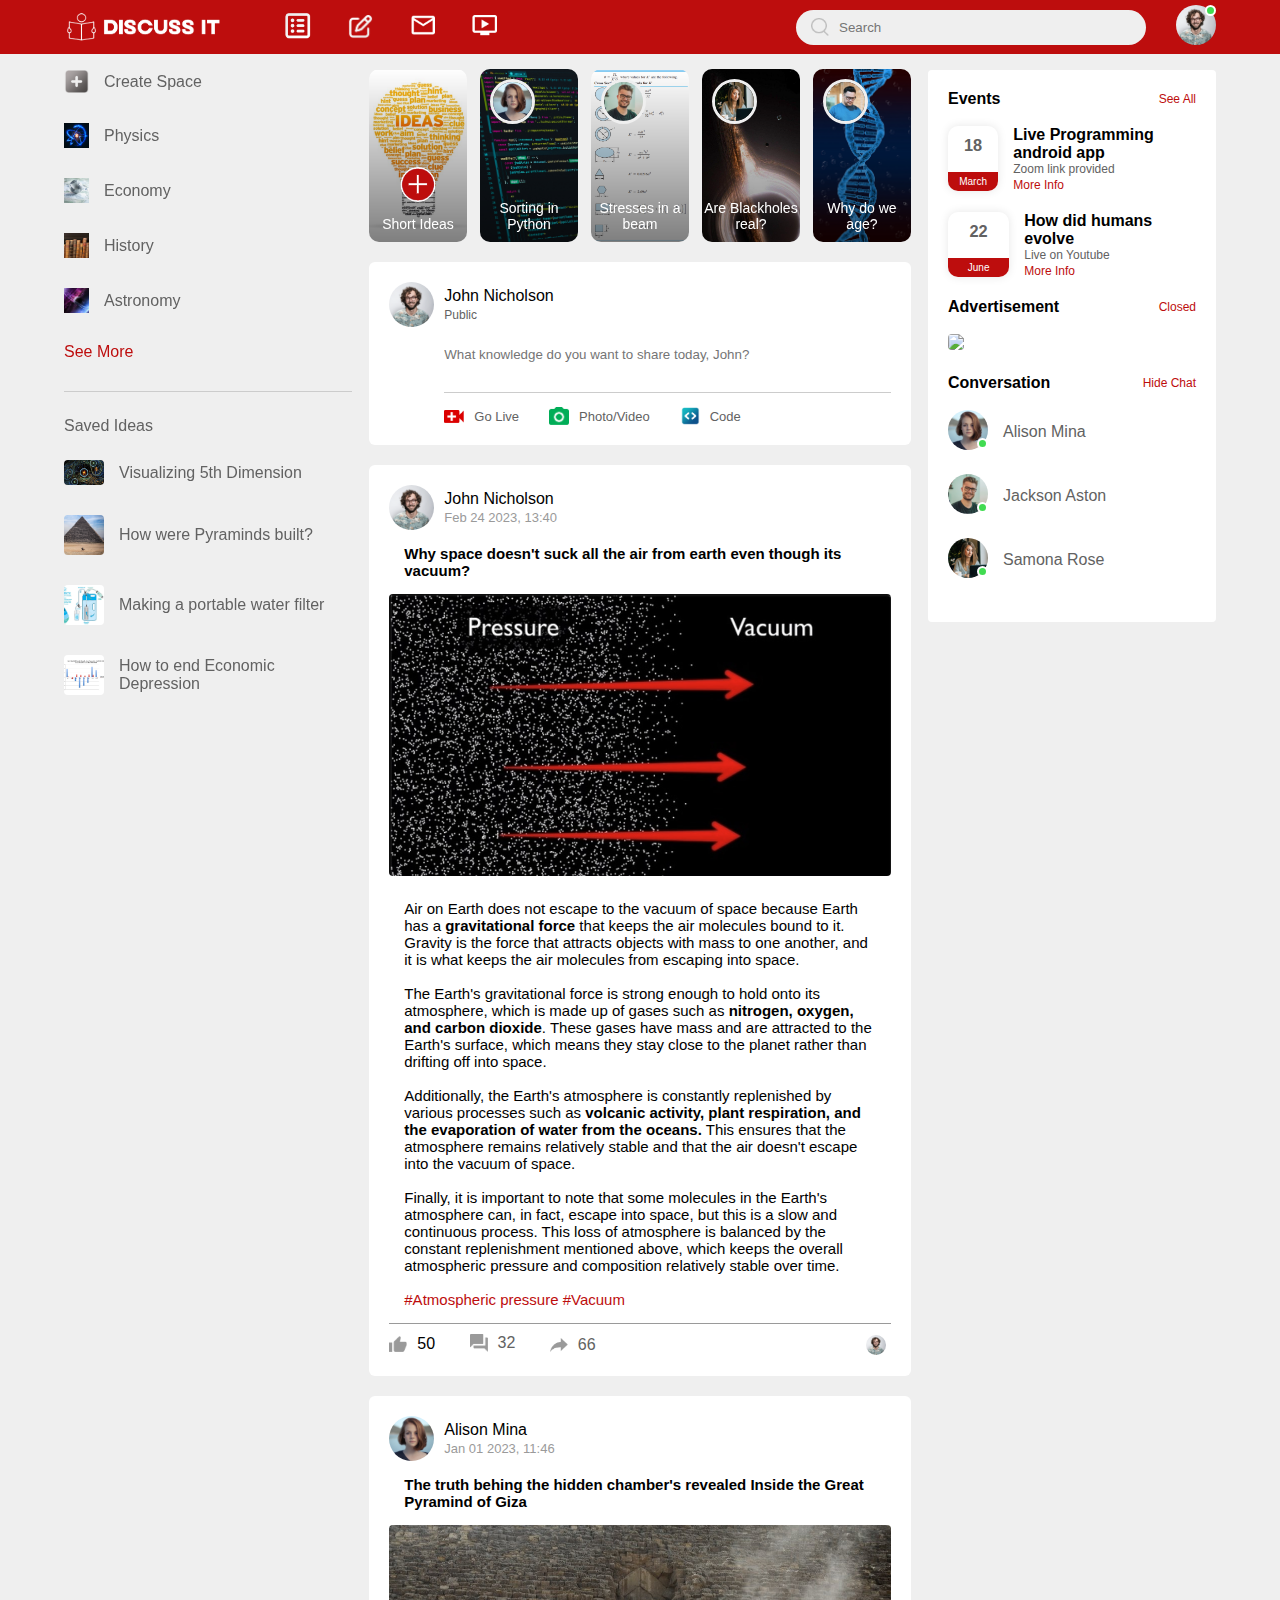
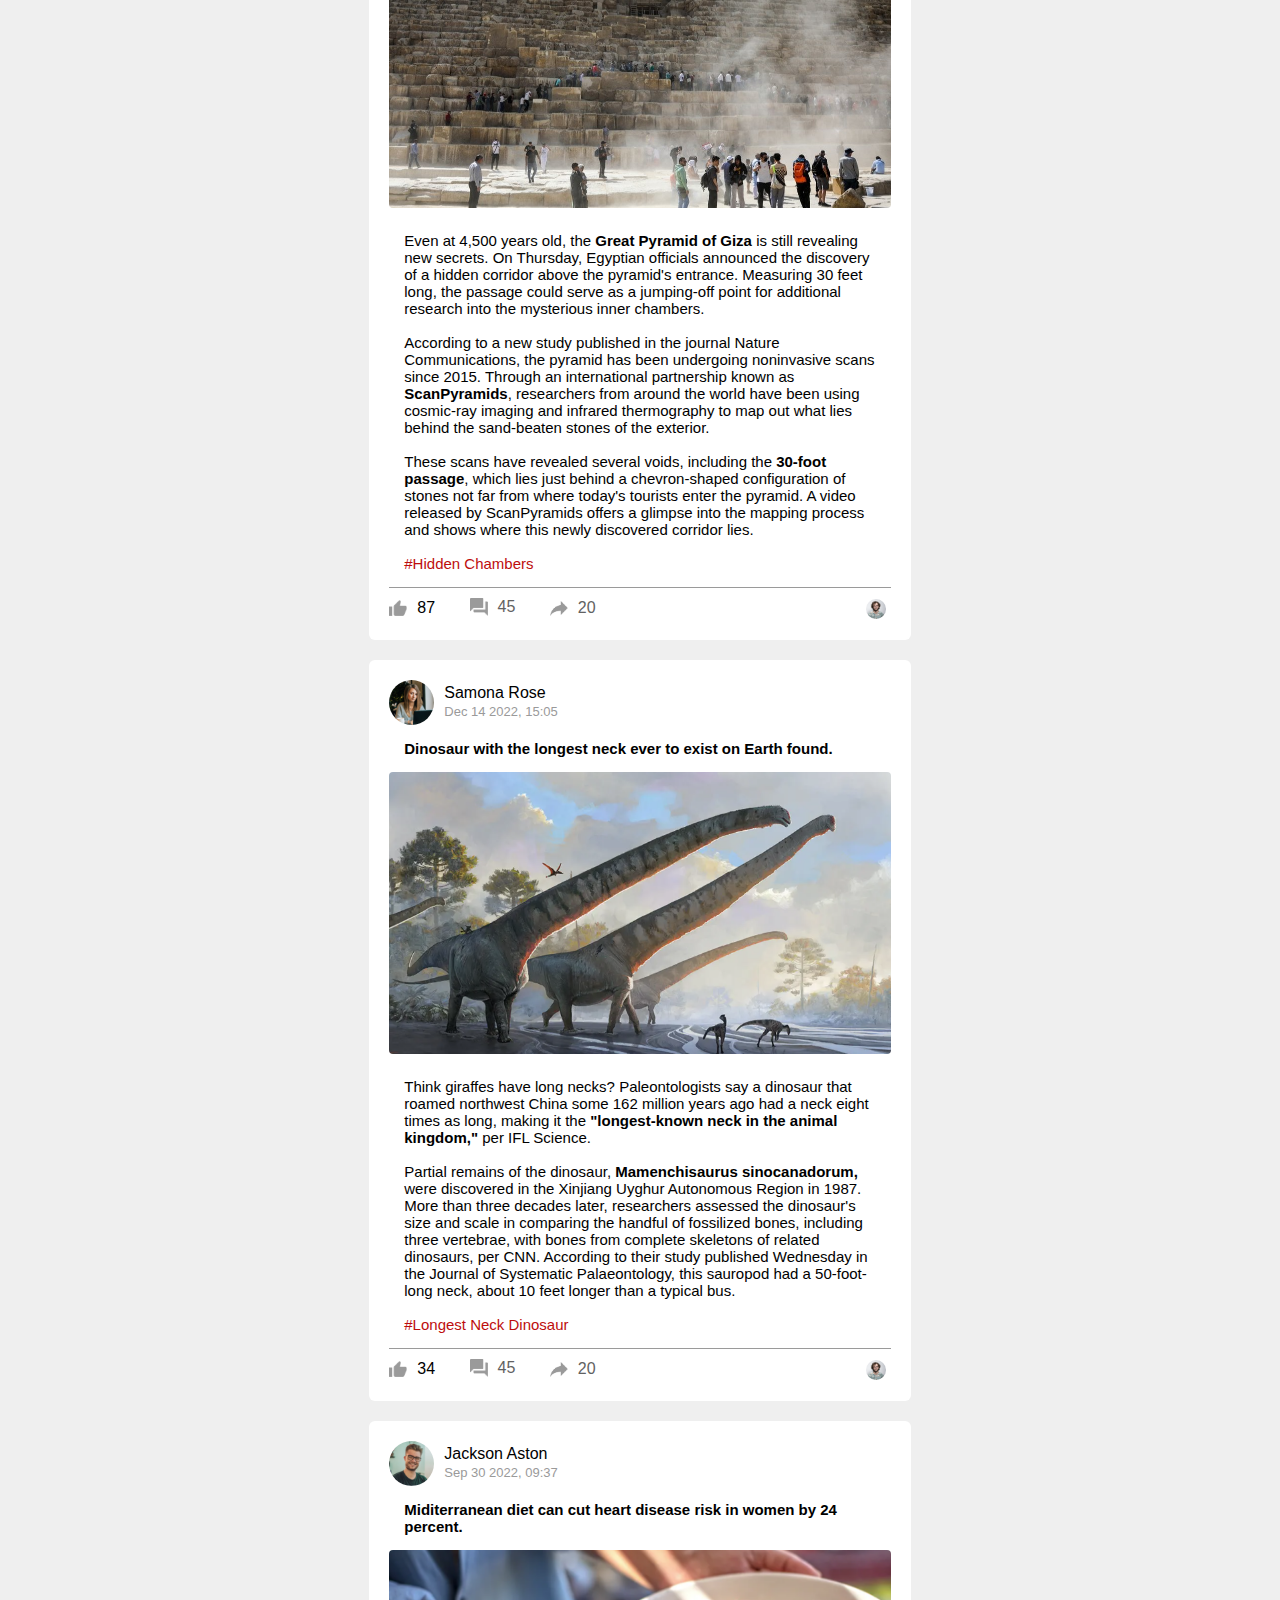
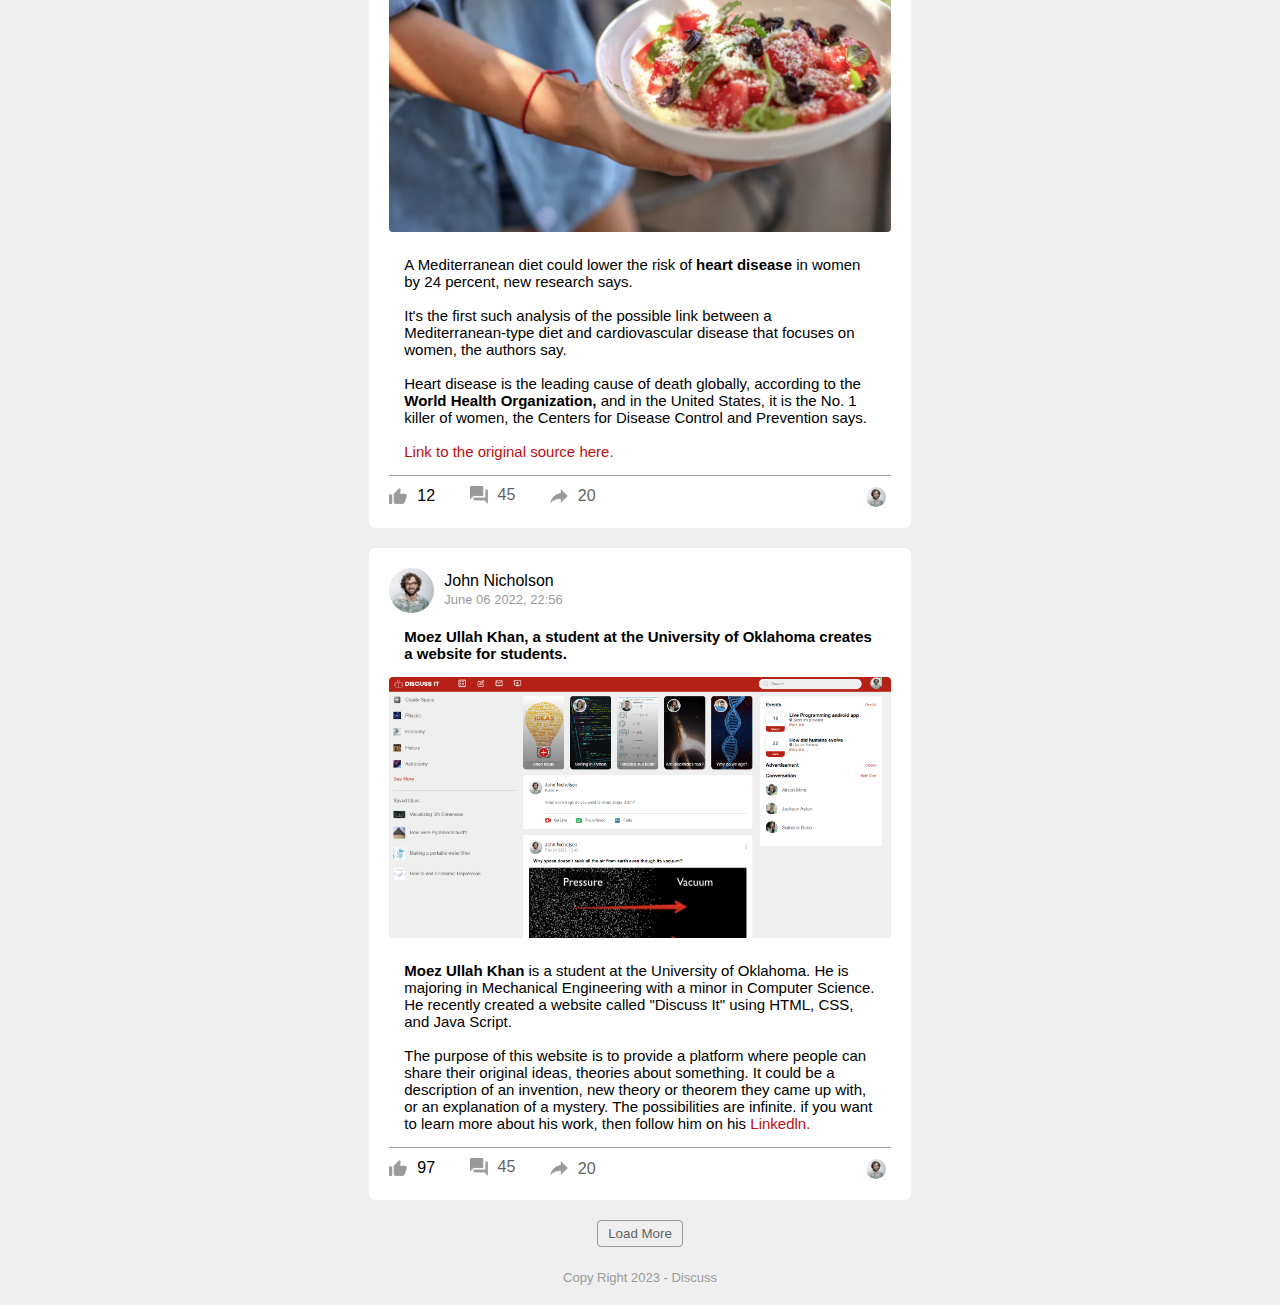
==== commit 0e3fdc1c: "Make the search Bar Responsive" ====
--- a/index.html
+++ b/index.html
@@ -9,22 +9,22 @@
     <script src="https://kit.fontawesome.com/cd8e8264f0.js" crossorigin="anonymous"></script>
 </head>
 <body>
-    
-    <nav>
+
+        <nav>
         <div class="nav-left">
             <img src="images/logo.png" class="logo">
             <ul>
                 <li><img src="images/list.png"></li>
                 <li><img src="images/edit.png"></li>
                 <li><a href="https://outlook.office.com/mail/"><img src="images/inbox.png"></a></li>
-                <li><a href="https://www.youtube.com/"><img src="images/video.png"></a></li>
+                <li><img onclick="videoOpen()" src="images/video.png"></a></li>
             </ul>
         </div>
         <div class="nav-right">
 
             <div class="search-box">
-                <img src="images/search.png">
-                <input type="text" placeholder="Search">
+                <img onclick = "searchBing()" src="images/search.png">
+                <input type="text" id="userSearch" placeholder="Search">
             </div>
             <div class="nav-user-icon online" onclick="settingsMenuToggle()">
                 <img src="images/profile-pic.png" >
@@ -34,6 +34,11 @@
         </div>
 
         <!--Settings Menu-----------------------   -->
+                   
+        </div>
+
+        
+        
         <div class="settings-menu">
 
             <div id="dark-btn">
@@ -82,6 +87,55 @@
 
         </div>
 
+        
+
+    
+            <div class="videoholder" id="videoholder">
+                <div class="video1">
+                    <iframe width="560" height="315" src="https://www.youtube.com/embed/3pZNzF6LBII" title="YouTube video player" frameborder="0" allow="accelerometer; autoplay; clipboard-write; encrypted-media; gyroscope; picture-in-picture; web-share" allowfullscreen></iframe>
+                </div>
+                <hr>
+                <div class="video2">
+                    <iframe width="560" height="315" src="https://www.youtube.com/embed/N88g_IGGHRg" title="YouTube video player" frameborder="0" allow="accelerometer; autoplay; clipboard-write; encrypted-media; gyroscope; picture-in-picture; web-share" allowfullscreen></iframe>
+                </div>
+                <hr>
+                <div class="video3">
+                    <iframe width="560" height="315" src="https://www.youtube.com/embed/q34tLTpg3N4" title="YouTube video player" frameborder="0" allow="accelerometer; autoplay; clipboard-write; encrypted-media; gyroscope; picture-in-picture; web-share" allowfullscreen></iframe>
+                </div>
+                <hr>
+                <div class="video4">
+                    <iframe width="560" height="315" src="https://www.youtube.com/embed/QelK8rDrbpM" title="YouTube video player" frameborder="0" allow="accelerometer; autoplay; clipboard-write; encrypted-media; gyroscope; picture-in-picture; web-share" allowfullscreen></iframe>
+                </div>
+                <hr>
+                <div class="video5">
+                    <iframe width="560" height="315" src="https://www.youtube.com/embed/TRL7o2kPqw0" title="YouTube video player" frameborder="0" allow="accelerometer; autoplay; clipboard-write; encrypted-media; gyroscope; picture-in-picture; web-share" allowfullscreen></iframe>
+                </div>
+                <hr>
+                <div class="video6">
+                    <iframe width="560" height="315" src="https://www.youtube.com/embed/BhtgINeaJWg" title="YouTube video player" frameborder="0" allow="accelerometer; autoplay; clipboard-write; encrypted-media; gyroscope; picture-in-picture; web-share" allowfullscreen></iframe>
+                </div>
+                <hr>
+                <div class="video7">
+                    <iframe width="560" height="315" src="https://www.youtube.com/embed/rltpH6ck2Kc" title="YouTube video player" frameborder="0" allow="accelerometer; autoplay; clipboard-write; encrypted-media; gyroscope; picture-in-picture; web-share" allowfullscreen></iframe>
+                </div>
+                <hr>
+                <div class="video8">
+                    <iframe width="560" height="315" src="https://www.youtube.com/embed/OPoMww9x378" title="YouTube video player" frameborder="0" allow="accelerometer; autoplay; clipboard-write; encrypted-media; gyroscope; picture-in-picture; web-share" allowfullscreen></iframe>
+                </div>
+                <div class="video9">
+                    <iframe width="560" height="315" src="https://www.youtube.com/embed/9If-K9R3Ka4" title="YouTube video player" frameborder="0" allow="accelerometer; autoplay; clipboard-write; encrypted-media; gyroscope; picture-in-picture; web-share" allowfullscreen></iframe>
+                </div>
+                <div class="video10">
+                    <iframe width="560" height="315" src="https://www.youtube.com/embed/-UrdExQW0cs" title="YouTube video player" frameborder="0" allow="accelerometer; autoplay; clipboard-write; encrypted-media; gyroscope; picture-in-picture; web-share" allowfullscreen></iframe>
+                </div>
+            </div> 
+
+    
+            <div class="websiteView" id="websiteView">
+                    <iframe class="web" id = "web" src="https://www.google.com/search?igu=1&q=" frameborder="0" width="100%" height="100%" ></iframe>
+            </div>
+            
+        
 
     </nav>
 
@@ -89,7 +143,11 @@
     <div class="container">
         
         <!--left-sidebar-----------------------   -->
+        
+
         <div class="left-sidebar">
+
+            
 
             <div class="imp-links">
                 <a href="#"><img src="images/create.png">Create Space</a>
@@ -108,6 +166,9 @@
                 <a href="#"><img src="images/depression.jpg">How to end Economic Depression</a>
             </div>
 
+            
+        
+
         </div>
 
 
@@ -156,6 +217,8 @@
 
                 </div>
             </div>
+
+           
 
             <div class="post-container">
                 <div class="post-row">
@@ -209,9 +272,9 @@
 
                  <div class="post-row">
                     <div class="activity-icons">
-                        <div><img id="like_unlike1" src="images/like-red.png" onclick="changeIcon()"> 120</div>
-                        <div><img src="images/comments.png"> 45</div>
-                        <div><img src="images/share.png"> 20</div>
+                        <div><img id="like_unlike1" onclick="changeIcon('like_unlike1'); Incr('numlik1')" src="images/like.png"> <p id="numlik1"> </p></div>
+                        <div><img src="images/comments.png"> 32</div>
+                        <div><img src="images/share.png"> 66 </div>
                     </div>
                     <div class="post-profile-icon">
                         <img src="images/profile-pic.png"><i class="fas fa-caret-down"></i>
@@ -259,7 +322,7 @@
                     <hr>
                  <div class="post-row">
                     <div class="activity-icons">
-                        <div><img id="like_unlike2" onclick="changeIcon2()" src="images/like.png"> 120</div>
+                        <div><img id="like_unlike2" onclick="changeIcon('like_unlike2'); Incr('numlik2')" src="images/like.png"> <p id="numlik2"> </p> </div>
                         <div><img src="images/comments.png"> 45</div>
                         <div><img src="images/share.png"> 20</div>
                     </div>
@@ -307,7 +370,7 @@
                     <hr>
                  <div class="post-row">
                     <div class="activity-icons">
-                        <div><img id="like_unlike3" onclick="changeIcon3()" src="images/like.png"> 120</div>
+                        <div><img id="like_unlike3" onclick="changeIcon('like_unlike3'); Incr('numlik3')" src="images/like.png"> <p id="numlik3"> </p> </div>
                         <div><img src="images/comments.png"> 45</div>
                         <div><img src="images/share.png"> 20</div>
                     </div>
@@ -319,6 +382,7 @@
             </div>
 
             <div class="post-container">
+                
                 <div class="post-row">
                     <div class="user-profile">
                         <img src="images/member-2.png">
@@ -355,7 +419,7 @@
                     <hr>
                  <div class="post-row">
                     <div class="activity-icons">
-                        <div><img id="like_unlike4" onclick="changeIcon4()" src="images/like.png"> 120</div>
+                        <div><img id="like_unlike4" onclick="changeIcon('like_unlike4'); Incr('numlik4')" src="images/like.png"> <p id="numlik4"> </p> </div>
                         <div><img src="images/comments.png"> 45</div>
                         <div><img src="images/share.png"> 20</div>
                     </div>
@@ -365,6 +429,8 @@
 
                  </div>
             </div>
+
+            
 
 
             <div class="post-container">
@@ -398,7 +464,7 @@
                     <hr>
                  <div class="post-row">
                     <div class="activity-icons">
-                        <div><img id="like_unlike5" onclick="changeIcon5()" src="images/like.png"> 120</div>
+                        <div><img id="like_unlike5" onclick="changeIcon('like_unlike5'); Incr('numlik5')" src="images/like.png"> <p id="numlik5"> </p> </div>
                         <div><img src="images/comments.png"> 45</div>
                         <div><img src="images/share.png"> 20</div>
                     </div>
@@ -414,7 +480,6 @@
 
 
         </div>
-
 
          <!--right-sidebar-----------------------   -->
         <div class="right-sidebar">
@@ -487,5 +552,7 @@
 
     <script src="script.js"></script>
 
+    
+
 </body>
 </html>--- a/style.css
+++ b/style.css
@@ -53,6 +53,7 @@
 .nav-left ul li img{
     width: 28px;
     margin: 0 15px; 
+    cursor: pointer;
 }
 .nav-user-icon img{
     width: 40px;
@@ -61,6 +62,7 @@
 .nav-user-icon{
     margin-left: 30px;
 }
+
 .search-box{
     background: #efefef;
     width: 350px;
@@ -71,6 +73,7 @@
 }
 .search-box img{
     width: 18px;  
+    cursor: pointer;
 }
 .search-box input{
     width: 100%;
@@ -255,13 +258,6 @@
     transition: 0.3s ease;
     background-image: linear-gradient(transparent, rgba(0,0,0,0.5)), url(images/status-1.jpg);
 }
-/*
-.story1:hover{ 
-    margin-top: 55px;
-    margin-left: -90px;
-    transform: scale(1.6); 
-}
-*/
 .story2{
     transition: 0.3s ease;
     background-image: linear-gradient(transparent, rgba(0,0,0,0.5)), url(images/status-2.jpg);
@@ -421,6 +417,62 @@
     font-size: 13px;
 
 }
+.videoholder{
+    position: absolute;
+    width: 90%;
+    max-width: 300px;
+    background: var(--bg-color);
+    box-shadow: 0 0 10px rgba(0, 0, 0, 0.4);
+    border-radius: 4px;
+    top: 108%;  
+    left: 15%;
+    height: 400px;
+    padding: 5px;
+    overflow: scroll;
+}
+.videoholder::-webkit-scrollbar{
+    display: none;
+}
+
+.videoholder iframe{
+    height: 150px;
+    width: 100%;
+    border-radius: 5px;
+}
+.videoholder hr{
+    border: 0;
+    height: 1px;
+    background: #ccc;
+    margin: 3px 0 3px 0;
+    margin-bottom: 6px;
+}
+
+.websiteView{
+    position: absolute;
+    width: 90%;
+    max-width: 550px;
+    background: var(--bg-color);
+    box-shadow: 0 0 10px rgba(0, 0, 0, 0.4);
+    top: 108%;  
+    left: 55%;
+    height: 470px;
+    border-radius: 15px;
+    border-radius: 15px;
+    scrollbar-width: 2px;
+}
+.websiteView iframe{
+    border-radius: 15px;
+    scrollbar-width: 2px;
+}
+::-webkit-scrollbar{
+    display: none;
+    scrollbar-width: 2px;
+}
+.web::-webkit-scrollbar{
+    display: none;
+    scrollbar-width: 2px;
+}
+
 .settings-menu{
     position: absolute;
     width: 90%;
@@ -670,3 +722,4 @@
     bottom: 0;
     left: 0;
 }
+
